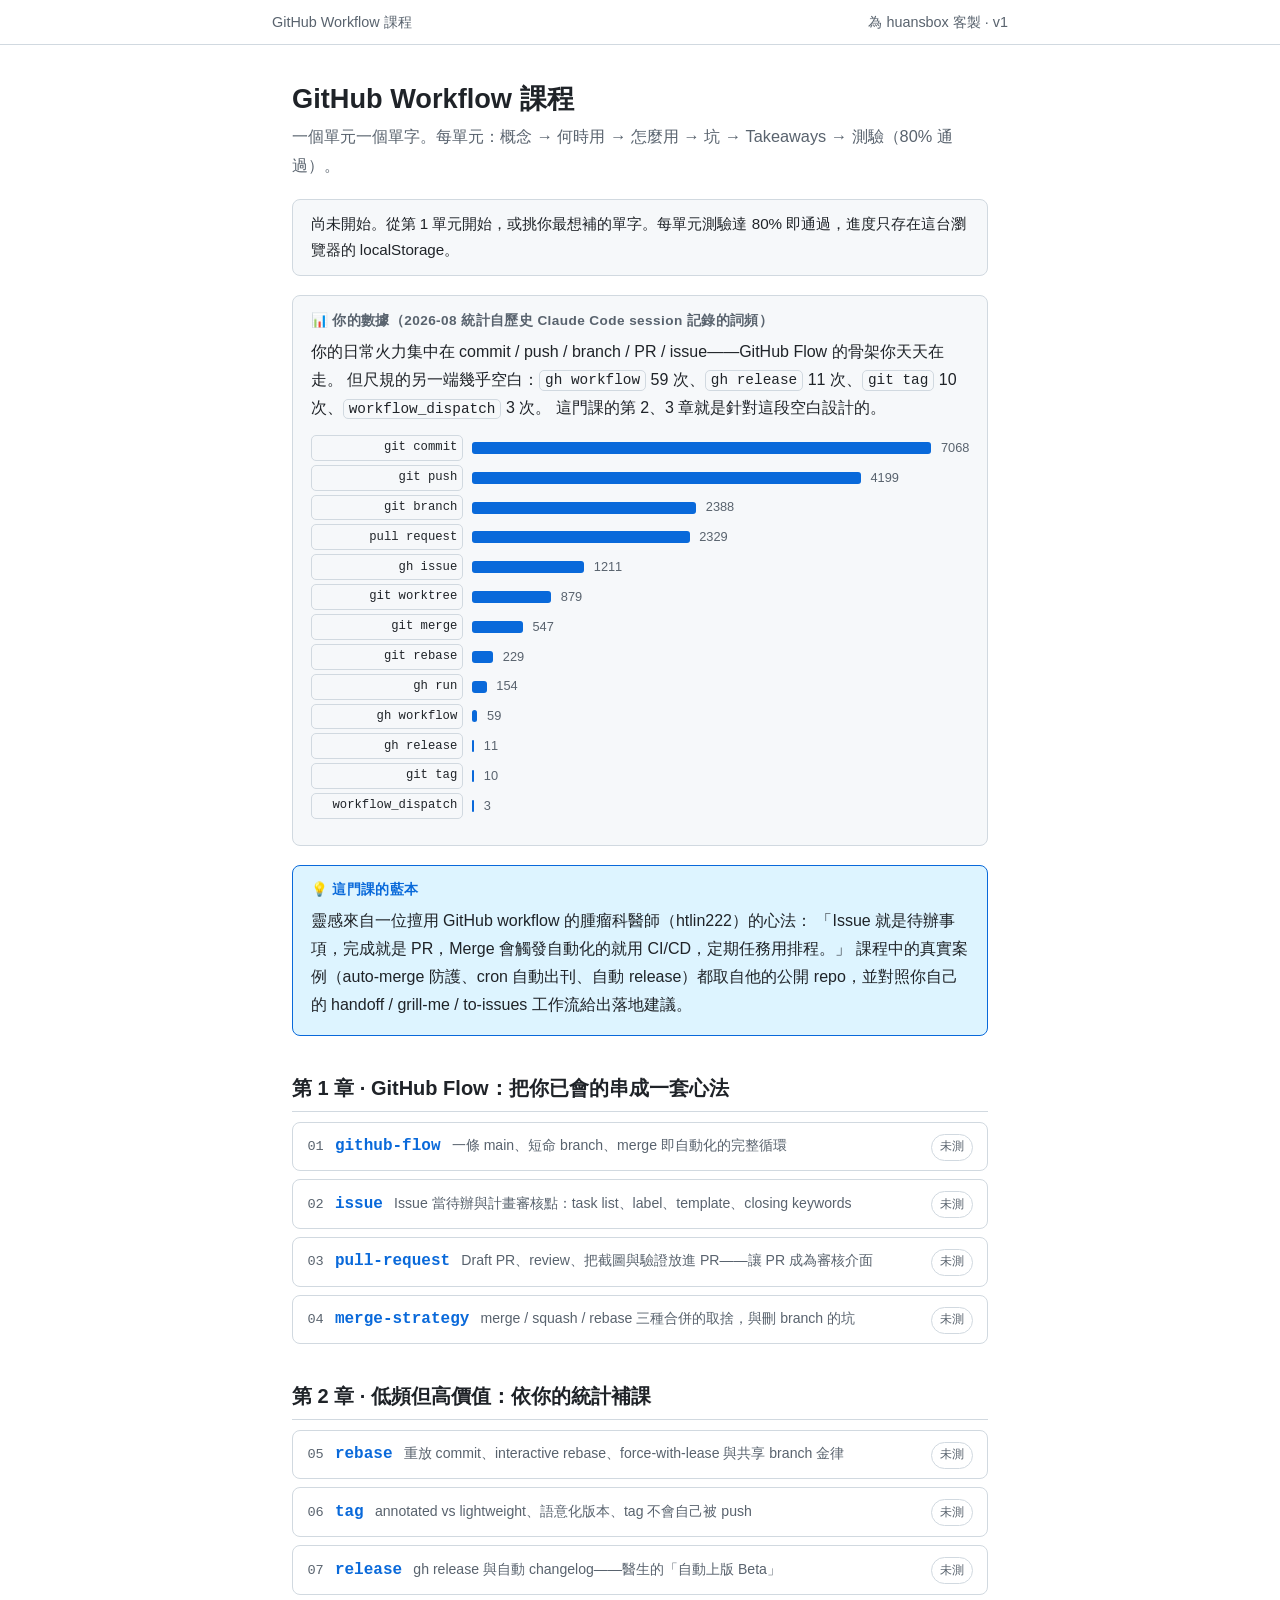
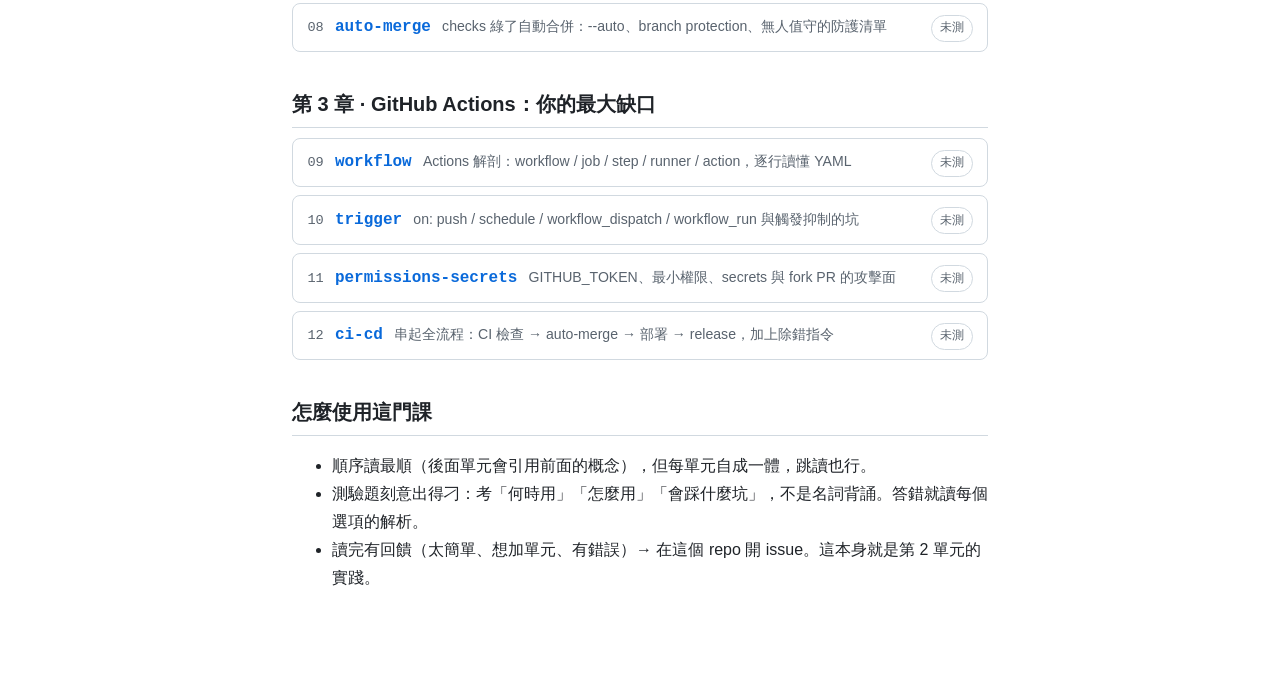
==== index.html @ 481c95c1 "feat: v1 course site — 12 units, quizzes, personalized stats 3 chapters x 4 units (GitHub Flow / low" ====
<!doctype html>
<html lang="zh-Hant">
<head>
<meta charset="utf-8">
<meta name="viewport" content="width=device-width, initial-scale=1">
<title>GitHub Workflow 課程</title>
<link rel="icon" type="image/svg+xml" href="assets/favicon.svg">
<link rel="stylesheet" href="assets/style.css">
</head>
<body>
<header class="site-header">
  <nav><span>GitHub Workflow 課程</span><span>為 huansbox 客製 · v1</span></nav>
</header>
<main>
<h1>GitHub Workflow 課程</h1>
<p class="unit-tagline">一個單元一個單字。每單元：概念 → 何時用 → 怎麼用 → 坑 → Takeaways → 測驗（80% 通過）。</p>

<div class="progress-summary" id="progress-summary"></div>

<section class="stat">
  <span class="stat-title">📊 你的數據（2026-08 統計自歷史 Claude Code session 記錄的詞頻）</span>
  <p style="margin:.3rem 0 .6rem">你的日常火力集中在 commit / push / branch / PR / issue——GitHub Flow 的骨架你天天在走。
  但尺規的另一端幾乎空白：<code>gh workflow</code> 59 次、<code>gh release</code> 11 次、<code>git tag</code> 10 次、<code>workflow_dispatch</code> 3 次。
  這門課的第 2、3 章就是針對這段空白設計的。</p>
  <div class="freq">
    <div class="freq-row"><code>git commit</code><div class="freq-bar" style="width:100%"></div><span class="n">7068</span></div>
    <div class="freq-row"><code>git push</code><div class="freq-bar" style="width:59%"></div><span class="n">4199</span></div>
    <div class="freq-row"><code>git branch</code><div class="freq-bar" style="width:34%"></div><span class="n">2388</span></div>
    <div class="freq-row"><code>pull request</code><div class="freq-bar" style="width:33%"></div><span class="n">2329</span></div>
    <div class="freq-row"><code>gh issue</code><div class="freq-bar" style="width:17%"></div><span class="n">1211</span></div>
    <div class="freq-row"><code>git worktree</code><div class="freq-bar" style="width:12%"></div><span class="n">879</span></div>
    <div class="freq-row"><code>git merge</code><div class="freq-bar" style="width:7.7%"></div><span class="n">547</span></div>
    <div class="freq-row"><code>git rebase</code><div class="freq-bar" style="width:3.2%"></div><span class="n">229</span></div>
    <div class="freq-row"><code>gh run</code><div class="freq-bar" style="width:2.2%"></div><span class="n">154</span></div>
    <div class="freq-row"><code>gh workflow</code><div class="freq-bar" style="width:0.8%"></div><span class="n">59</span></div>
    <div class="freq-row"><code>gh release</code><div class="freq-bar" style="width:0.16%"></div><span class="n">11</span></div>
    <div class="freq-row"><code>git tag</code><div class="freq-bar" style="width:0.14%"></div><span class="n">10</span></div>
    <div class="freq-row"><code>workflow_dispatch</code><div class="freq-bar" style="width:0.04%"></div><span class="n">3</span></div>
  </div>
</section>

<section class="tip">
  <span class="tip-title">💡 這門課的藍本</span>
  <p style="margin:.2rem 0">靈感來自一位擅用 GitHub workflow 的腫瘤科醫師（htlin222）的心法：
  「Issue 就是待辦事項，完成就是 PR，Merge 會觸發自動化的就用 CI/CD，定期任務用排程。」
  課程中的真實案例（auto-merge 防護、cron 自動出刊、自動 release）都取自他的公開 repo，並對照你自己的
  handoff / grill-me / to-issues 工作流給出落地建議。</p>
</section>

<section class="chapter">
  <h2>第 1 章 · GitHub Flow：把你已會的串成一套心法</h2>
  <ol class="unit-list">
    <li data-unit="01-github-flow"><a href="units/01-github-flow.html"><span class="unit-num">01</span><span class="unit-word">github-flow</span><span class="unit-desc">一條 main、短命 branch、merge 即自動化的完整循環</span></a></li>
    <li data-unit="02-issue"><a href="units/02-issue.html"><span class="unit-num">02</span><span class="unit-word">issue</span><span class="unit-desc">Issue 當待辦與計畫審核點：task list、label、template、closing keywords</span></a></li>
    <li data-unit="03-pull-request"><a href="units/03-pull-request.html"><span class="unit-num">03</span><span class="unit-word">pull-request</span><span class="unit-desc">Draft PR、review、把截圖與驗證放進 PR——讓 PR 成為審核介面</span></a></li>
    <li data-unit="04-merge-strategy"><a href="units/04-merge-strategy.html"><span class="unit-num">04</span><span class="unit-word">merge-strategy</span><span class="unit-desc">merge / squash / rebase 三種合併的取捨，與刪 branch 的坑</span></a></li>
  </ol>
</section>

<section class="chapter">
  <h2>第 2 章 · 低頻但高價值：依你的統計補課</h2>
  <ol class="unit-list">
    <li data-unit="05-rebase"><a href="units/05-rebase.html"><span class="unit-num">05</span><span class="unit-word">rebase</span><span class="unit-desc">重放 commit、interactive rebase、force-with-lease 與共享 branch 金律</span></a></li>
    <li data-unit="06-tag"><a href="units/06-tag.html"><span class="unit-num">06</span><span class="unit-word">tag</span><span class="unit-desc">annotated vs lightweight、語意化版本、tag 不會自己被 push</span></a></li>
    <li data-unit="07-release"><a href="units/07-release.html"><span class="unit-num">07</span><span class="unit-word">release</span><span class="unit-desc">gh release 與自動 changelog——醫生的「自動上版 Beta」</span></a></li>
    <li data-unit="08-auto-merge"><a href="units/08-auto-merge.html"><span class="unit-num">08</span><span class="unit-word">auto-merge</span><span class="unit-desc">checks 綠了自動合併：--auto、branch protection、無人值守的防護清單</span></a></li>
  </ol>
</section>

<section class="chapter">
  <h2>第 3 章 · GitHub Actions：你的最大缺口</h2>
  <ol class="unit-list">
    <li data-unit="09-workflow"><a href="units/09-workflow.html"><span class="unit-num">09</span><span class="unit-word">workflow</span><span class="unit-desc">Actions 解剖：workflow / job / step / runner / action，逐行讀懂 YAML</span></a></li>
    <li data-unit="10-trigger"><a href="units/10-trigger.html"><span class="unit-num">10</span><span class="unit-word">trigger</span><span class="unit-desc">on: push / schedule / workflow_dispatch / workflow_run 與觸發抑制的坑</span></a></li>
    <li data-unit="11-permissions-secrets"><a href="units/11-permissions-secrets.html"><span class="unit-num">11</span><span class="unit-word">permissions-secrets</span><span class="unit-desc">GITHUB_TOKEN、最小權限、secrets 與 fork PR 的攻擊面</span></a></li>
    <li data-unit="12-ci-cd"><a href="units/12-ci-cd.html"><span class="unit-num">12</span><span class="unit-word">ci-cd</span><span class="unit-desc">串起全流程：CI 檢查 → auto-merge → 部署 → release，加上除錯指令</span></a></li>
  </ol>
</section>

<section>
  <h2>怎麼使用這門課</h2>
  <ul>
    <li>順序讀最順（後面單元會引用前面的概念），但每單元自成一體，跳讀也行。</li>
    <li>測驗題刻意出得刁：考「何時用」「怎麼用」「會踩什麼坑」，不是名詞背誦。答錯就讀每個選項的解析。</li>
    <li>讀完有回饋（太簡單、想加單元、有錯誤）→ 在這個 repo 開 issue。這本身就是第 2 單元的實踐。</li>
  </ul>
</section>
</main>
<script src="assets/site.js"></script>
</body>
</html>
---- assets/style.css ----
/* GitHub Workflow 課程 — 零依賴樣式表 */

:root {
  --bg: #ffffff;
  --fg: #1f2328;
  --muted: #59636e;
  --border: #d1d9e0;
  --accent: #0969da;
  --accent-bg: #ddf4ff;
  --ok: #1a7f37;
  --ok-bg: #dafbe1;
  --warn: #9a6700;
  --warn-bg: #fff8c5;
  --bad: #d1242f;
  --bad-bg: #ffebe9;
  --code-bg: #f6f8fa;
  --stat-bg: #f6f8fa;
}

@media (prefers-color-scheme: dark) {
  :root {
    --bg: #0d1117;
    --fg: #f0f6fc;
    --muted: #9198a1;
    --border: #3d444d;
    --accent: #4493f8;
    --accent-bg: #121d2f;
    --ok: #3fb950;
    --ok-bg: #12261e;
    --warn: #d29922;
    --warn-bg: #272115;
    --bad: #f85149;
    --bad-bg: #25171c;
    --code-bg: #151b23;
    --stat-bg: #151b23;
  }
}

* { box-sizing: border-box; }

body {
  margin: 0;
  background: var(--bg);
  color: var(--fg);
  font-family: -apple-system, "Segoe UI", "Noto Sans TC", "Microsoft JhengHei", Roboto, sans-serif;
  line-height: 1.75;
  font-size: 16px;
}

main {
  max-width: 46rem;
  margin: 0 auto;
  padding: 1rem 1.25rem 4rem;
}

h1 { font-size: 1.7rem; line-height: 1.3; margin: 1.2rem 0 .4rem; }
h2 { font-size: 1.25rem; margin: 2.2rem 0 .6rem; padding-bottom: .3rem; border-bottom: 1px solid var(--border); }
h3 { font-size: 1.05rem; margin: 1.6rem 0 .4rem; }

a { color: var(--accent); text-decoration: none; }
a:hover { text-decoration: underline; }

code {
  font-family: ui-monospace, "Cascadia Code", Consolas, monospace;
  font-size: .9em;
  background: var(--code-bg);
  border: 1px solid var(--border);
  border-radius: 5px;
  padding: .1em .35em;
}

pre {
  background: var(--code-bg);
  border: 1px solid var(--border);
  border-radius: 8px;
  padding: .9rem 1rem;
  overflow-x: auto;
  line-height: 1.55;
}
pre code { background: none; border: none; padding: 0; font-size: .85rem; }

table { border-collapse: collapse; width: 100%; margin: 1rem 0; font-size: .92rem; }
th, td { border: 1px solid var(--border); padding: .45rem .7rem; text-align: left; vertical-align: top; }
th { background: var(--code-bg); }

.site-header {
  border-bottom: 1px solid var(--border);
  padding: .6rem 1.25rem;
  display: flex;
  justify-content: center;
}
.site-header nav {
  max-width: 46rem;
  width: 100%;
  display: flex;
  justify-content: space-between;
  align-items: center;
  font-size: .9rem;
  color: var(--muted);
}

.unit-tagline { color: var(--muted); margin-top: 0; font-size: 1.02rem; }

/* callout 區塊 */
.stat, .tip, .warn, .takeaways {
  border: 1px solid var(--border);
  border-radius: 8px;
  padding: .8rem 1.1rem;
  margin: 1.2rem 0;
}
.stat { background: var(--stat-bg); }
.stat .stat-title, .tip .tip-title, .warn .warn-title {
  font-weight: 700;
  font-size: .85rem;
  letter-spacing: .03em;
  display: block;
  margin-bottom: .3rem;
}
.stat .stat-title { color: var(--muted); }
.tip { background: var(--accent-bg); border-color: var(--accent); }
.tip .tip-title { color: var(--accent); }
.warn { background: var(--warn-bg); border-color: var(--warn); }
.warn .warn-title { color: var(--warn); }
.takeaways { background: var(--ok-bg); border-color: var(--ok); }
.takeaways h2 { border: none; margin: 0 0 .4rem; padding: 0; font-size: 1.1rem; color: var(--ok); }
.takeaways ul { margin: 0; padding-left: 1.3rem; }
.takeaways li { margin: .35rem 0; }

/* 首頁課程列表 */
.chapter { margin: 1.6rem 0; }
.unit-list { list-style: none; padding: 0; margin: .5rem 0; }
.unit-list li {
  border: 1px solid var(--border);
  border-radius: 8px;
  margin: .5rem 0;
  transition: border-color .15s;
}
.unit-list li:hover { border-color: var(--accent); }
.unit-list a {
  display: flex;
  align-items: baseline;
  gap: .7rem;
  padding: .6rem .9rem;
  color: var(--fg);
}
.unit-list a:hover { text-decoration: none; }
.unit-num { color: var(--muted); font-size: .85rem; font-family: ui-monospace, Consolas, monospace; }
.unit-word { font-family: ui-monospace, Consolas, monospace; font-weight: 700; color: var(--accent); }
.unit-desc { color: var(--muted); font-size: .88rem; flex: 1; }
.unit-badge {
  font-size: .78rem;
  white-space: nowrap;
  padding: .1rem .5rem;
  border-radius: 999px;
  border: 1px solid var(--border);
  color: var(--muted);
}
.unit-badge.pass { background: var(--ok-bg); border-color: var(--ok); color: var(--ok); }
.unit-badge.tried { background: var(--warn-bg); border-color: var(--warn); color: var(--warn); }

.progress-summary {
  border: 1px solid var(--border);
  border-radius: 8px;
  padding: .7rem 1.1rem;
  margin: 1.2rem 0;
  background: var(--stat-bg);
  font-size: .95rem;
}

/* 使用統計長條 */
.freq { margin: .8rem 0; }
.freq-row { display: flex; align-items: center; gap: .6rem; margin: .25rem 0; font-size: .85rem; }
.freq-row code { min-width: 9.5rem; text-align: right; }
.freq-bar { height: .75rem; background: var(--accent); border-radius: 3px; min-width: 2px; }
.freq-row .n { color: var(--muted); font-size: .8rem; }

/* 測驗 */
.quiz-q {
  border: 1px solid var(--border);
  border-radius: 8px;
  margin: 1rem 0;
  padding: .7rem 1rem .9rem;
}
.quiz-q legend { font-weight: 700; padding: 0 .4rem; line-height: 1.5; }
.quiz-opt {
  display: block;
  border: 1px solid var(--border);
  border-radius: 6px;
  padding: .45rem .7rem;
  margin: .45rem 0;
  cursor: pointer;
}
.quiz-opt:hover { border-color: var(--accent); }
.quiz-opt input { margin-right: .55rem; }
.quiz-why {
  font-size: .86rem;
  color: var(--muted);
  border-top: 1px dashed var(--border);
  margin-top: .4rem;
  padding-top: .35rem;
}
.graded .quiz-opt { cursor: default; }
.graded .quiz-opt.is-correct { border-color: var(--ok); background: var(--ok-bg); }
.graded .quiz-opt.is-wrong-pick { border-color: var(--bad); background: var(--bad-bg); }
.quiz-q .q-verdict { font-size: .9rem; font-weight: 700; margin-top: .3rem; }
.quiz-q .q-verdict.ok { color: var(--ok); }
.quiz-q .q-verdict.bad { color: var(--bad); }

.quiz-actions { margin: 1.2rem 0; display: flex; gap: .8rem; align-items: center; flex-wrap: wrap; }
.quiz-actions button {
  font: inherit;
  font-weight: 700;
  color: #fff;
  background: var(--accent);
  border: none;
  border-radius: 6px;
  padding: .5rem 1.2rem;
  cursor: pointer;
}
.quiz-actions button.secondary { background: var(--muted); }
.quiz-result { font-size: 1.05rem; font-weight: 700; }
.quiz-result.pass { color: var(--ok); }
.quiz-result.fail { color: var(--bad); }
.quiz-best { font-size: .85rem; color: var(--muted); }

.unit-nav {
  border-top: 1px solid var(--border);
  padding: 1rem 1.25rem 2.5rem;
  display: flex;
  justify-content: center;
}
.unit-nav .inner {
  max-width: 46rem;
  width: 100%;
  display: flex;
  justify-content: space-between;
  gap: 1rem;
  font-size: .95rem;
}
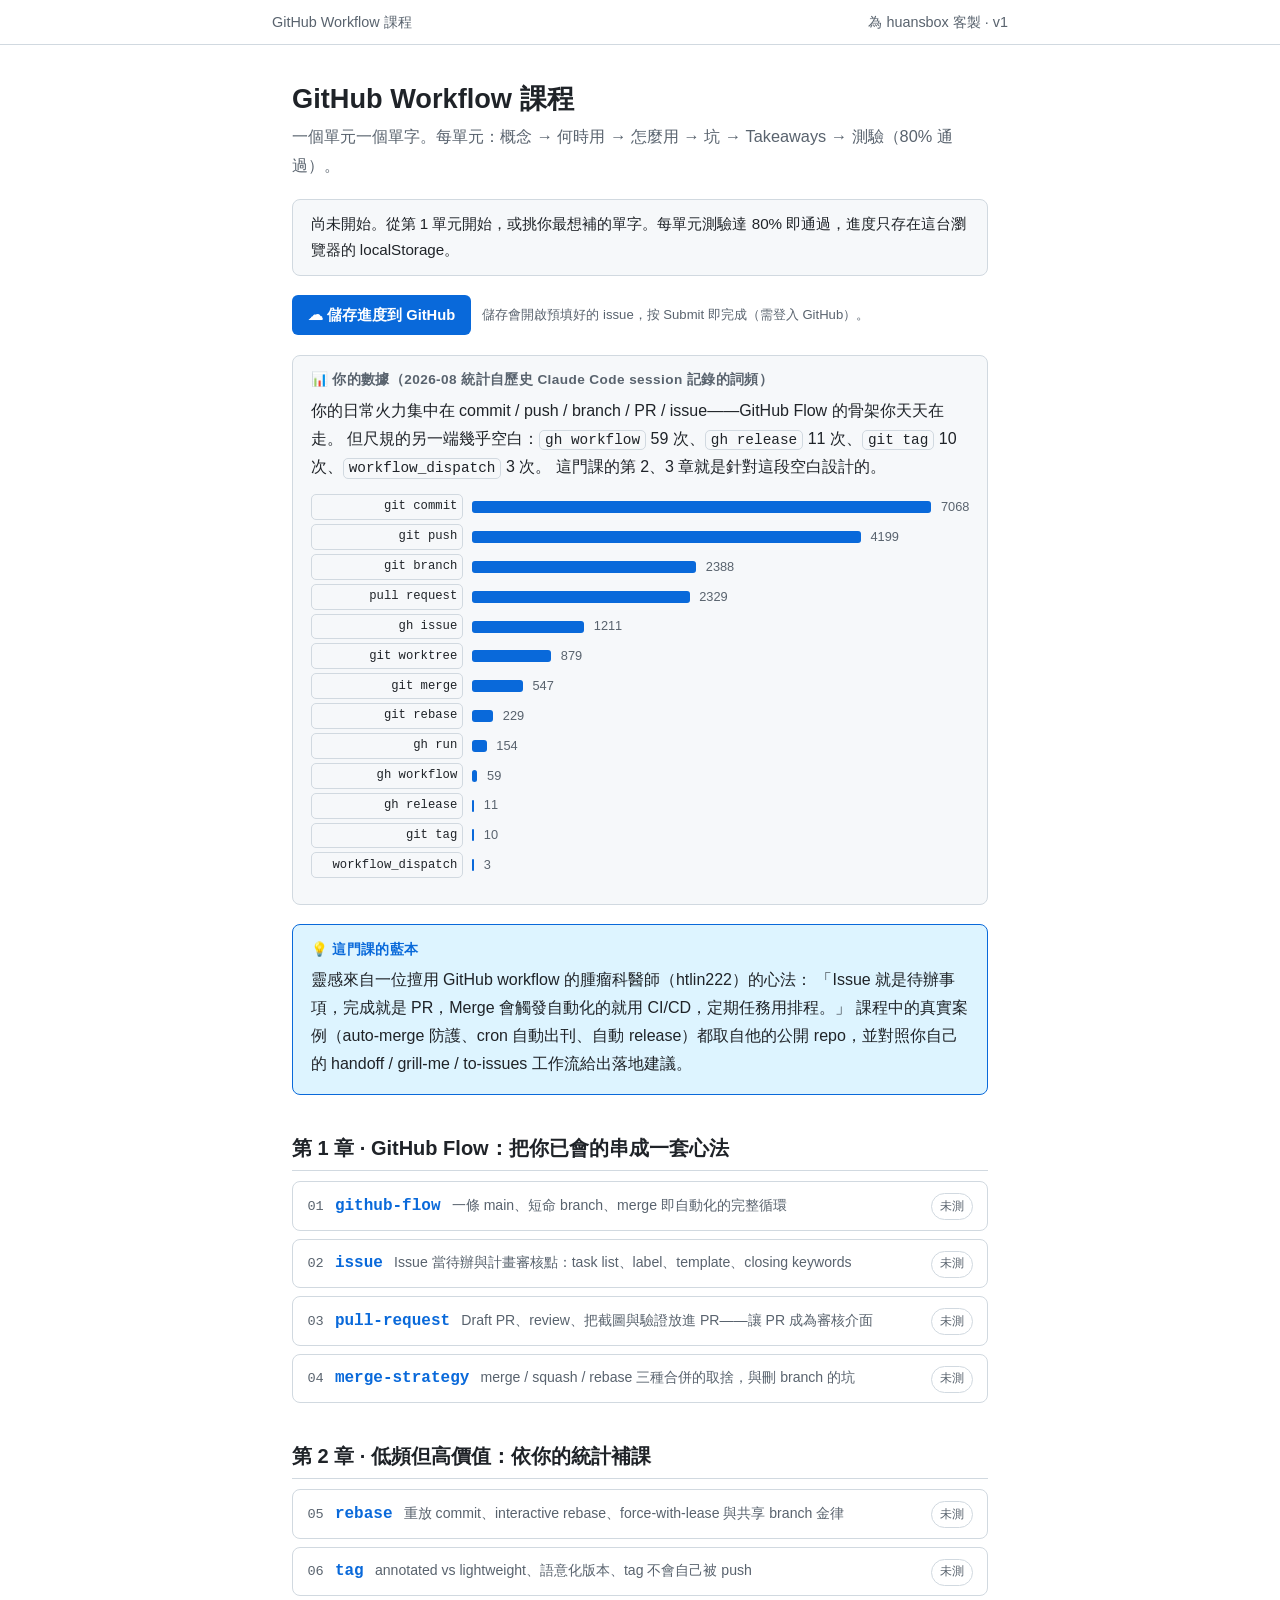
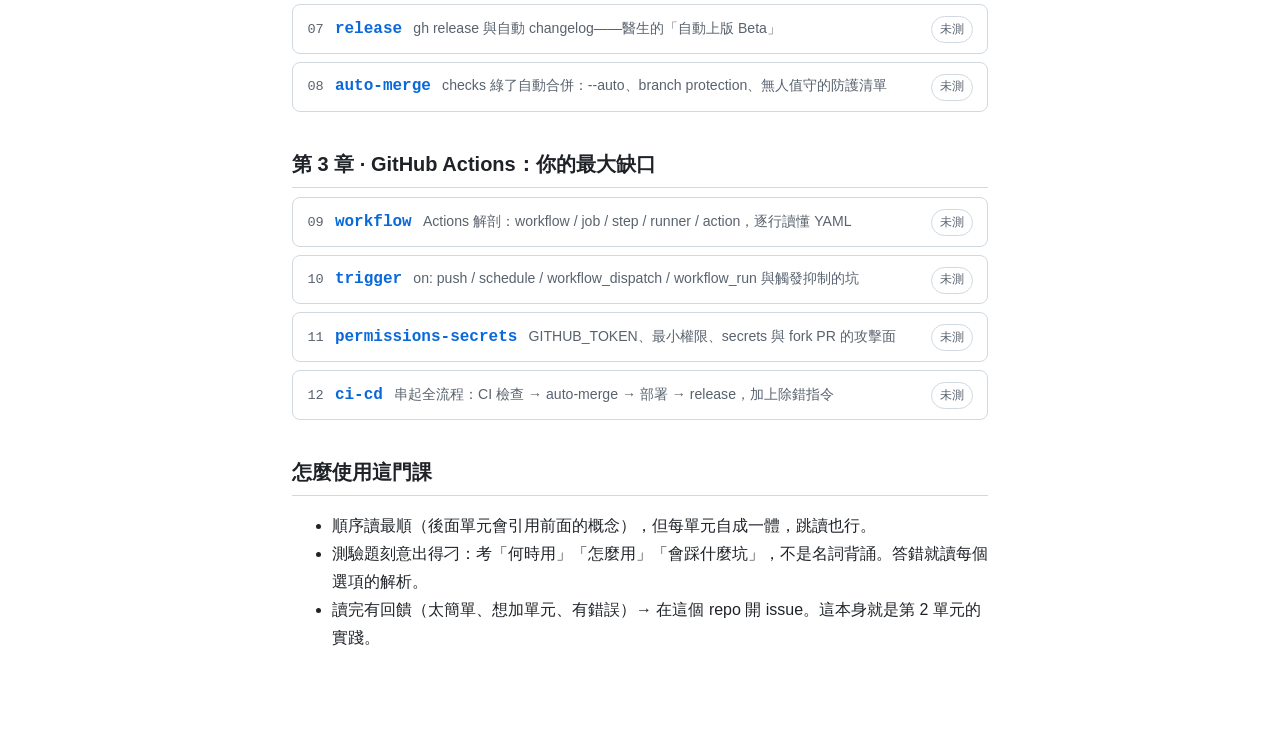
==== commit 918dc8ca: "feat: cross-device progress sync via issue-ops Save button opens a prefilled issue (label: progress)" ====
--- a/index.html
+++ b/index.html
@@ -16,6 +16,7 @@
 <p class="unit-tagline">一個單元一個單字。每單元：概念 → 何時用 → 怎麼用 → 坑 → Takeaways → 測驗（80% 通過）。</p>
 
 <div class="progress-summary" id="progress-summary"></div>
+<div class="sync" id="sync"></div>
 
 <section class="stat">
   <span class="stat-title">📊 你的數據（2026-08 統計自歷史 Claude Code session 記錄的詞頻）</span>
@@ -87,5 +88,6 @@
 </section>
 </main>
 <script src="assets/site.js"></script>
+<script src="assets/progress-sync.js"></script>
 </body>
 </html>
--- a/assets/style.css
+++ b/assets/style.css
@@ -167,6 +167,25 @@
   font-size: .95rem;
 }
 
+/* 進度同步列 */
+.sync { display: flex; gap: .7rem; align-items: center; flex-wrap: wrap; margin: .8rem 0 1.2rem; }
+.btn {
+  font: inherit;
+  font-size: .92rem;
+  font-weight: 700;
+  color: #fff;
+  background: var(--accent);
+  border: none;
+  border-radius: 6px;
+  padding: .45rem 1rem;
+  cursor: pointer;
+  text-decoration: none;
+  display: inline-block;
+}
+.btn:hover { text-decoration: none; opacity: .92; }
+.btn.secondary { background: var(--ok); }
+.sync-note { font-size: .82rem; color: var(--muted); }
+
 /* 使用統計長條 */
 .freq { margin: .8rem 0; }
 .freq-row { display: flex; align-items: center; gap: .6rem; margin: .25rem 0; font-size: .85rem; }
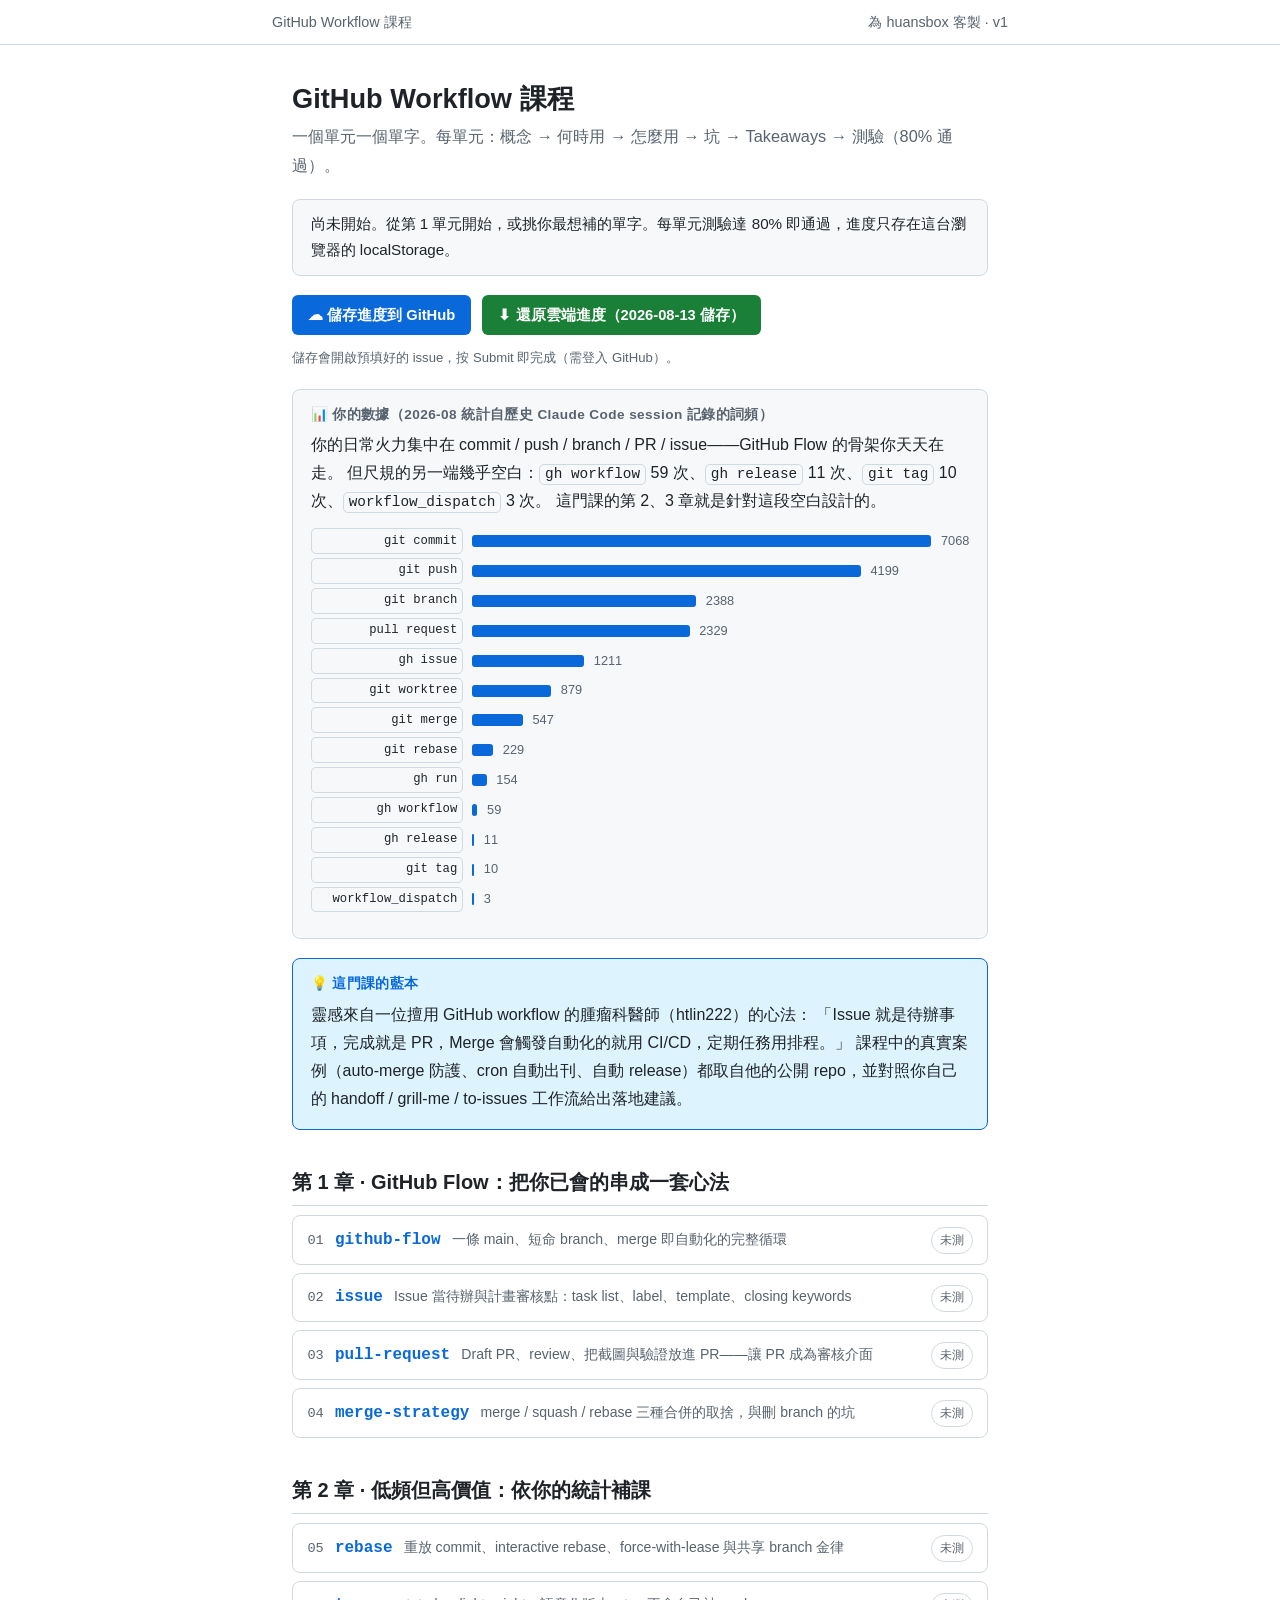
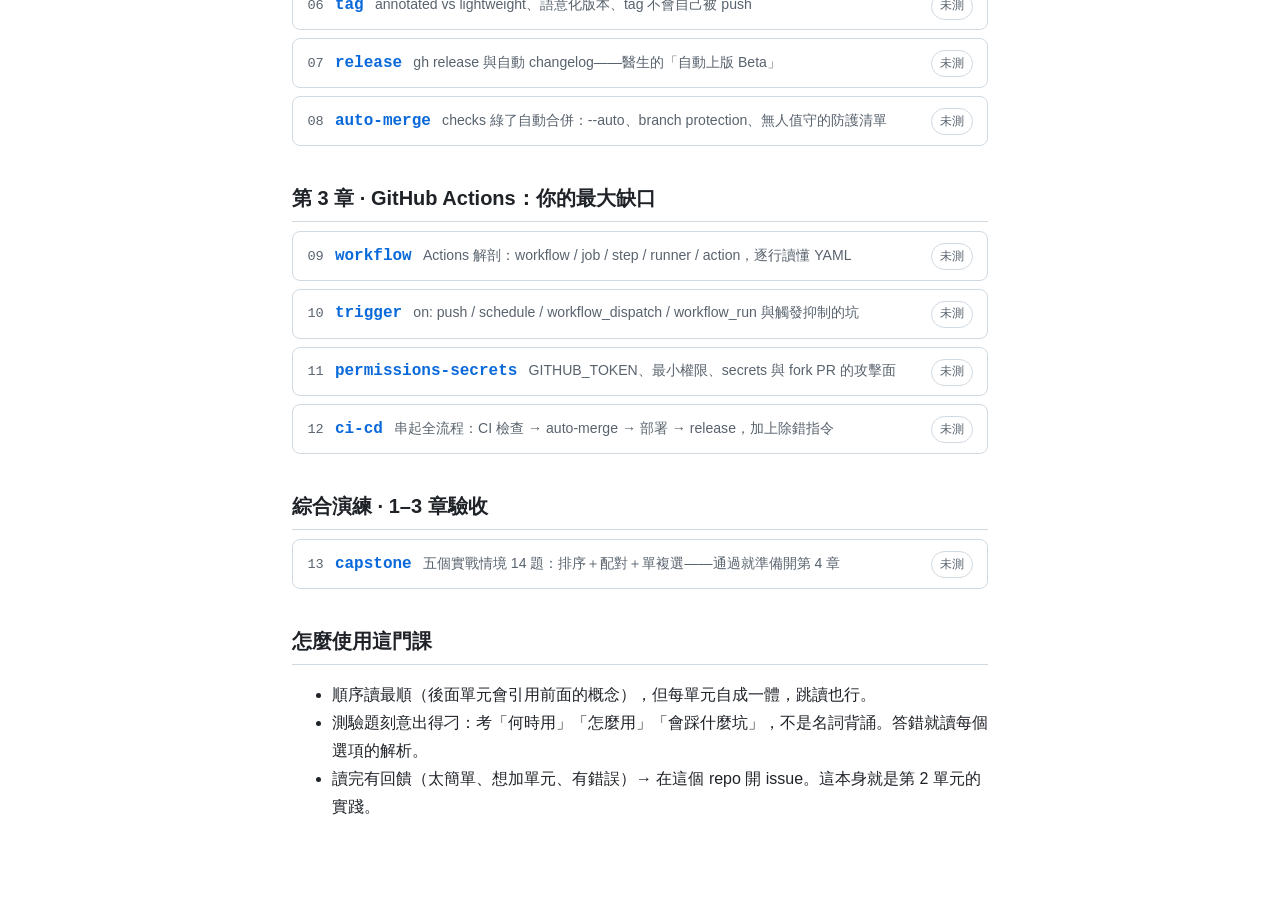
==== commit 6344d193: "feat: capstone assessment for chapters 1-3 with order and match question types Unit 13 'capstone': f" ====
--- a/index.html
+++ b/index.html
@@ -78,6 +78,13 @@
   </ol>
 </section>
 
+<section class="chapter">
+  <h2>綜合演練 · 1–3 章驗收</h2>
+  <ol class="unit-list">
+    <li data-unit="13-capstone"><a href="units/13-capstone.html"><span class="unit-num">13</span><span class="unit-word">capstone</span><span class="unit-desc">五個實戰情境 14 題：排序＋配對＋單複選——通過就準備開第 4 章</span></a></li>
+  </ol>
+</section>
+
 <section>
   <h2>怎麼使用這門課</h2>
   <ul>
--- a/assets/style.css
+++ b/assets/style.css
@@ -219,8 +219,76 @@
   padding-top: .35rem;
 }
 .graded .quiz-opt { cursor: default; }
-.graded .quiz-opt.is-correct { border-color: var(--ok); background: var(--ok-bg); }
-.graded .quiz-opt.is-wrong-pick { border-color: var(--bad); background: var(--bad-bg); }
+.graded .quiz-opt.is-correct,
+.graded .order-item.is-correct,
+.graded .match-row.is-correct { border-color: var(--ok); background: var(--ok-bg); }
+.graded .quiz-opt.is-wrong-pick,
+.graded .order-item.is-wrong-pick,
+.graded .match-row.is-wrong-pick { border-color: var(--bad); background: var(--bad-bg); }
+
+/* 情境框 */
+.scenario {
+  border: 1px solid var(--accent);
+  background: var(--accent-bg);
+  border-radius: 8px;
+  padding: .8rem 1.1rem;
+  margin: 1.6rem 0 .6rem;
+}
+.scenario-title {
+  display: block;
+  font-weight: 700;
+  font-size: .85rem;
+  color: var(--accent);
+  margin-bottom: .25rem;
+}
+
+/* 排序題 */
+.order-item {
+  display: flex;
+  align-items: flex-start;
+  gap: .6rem;
+  border: 1px solid var(--border);
+  border-radius: 6px;
+  padding: .45rem .7rem;
+  margin: .45rem 0;
+  cursor: pointer;
+  user-select: none;
+  flex-wrap: wrap;
+}
+.order-item:hover { border-color: var(--accent); }
+.order-item.picked { border-color: var(--accent); background: var(--accent-bg); }
+.order-num {
+  min-width: 4.5rem;
+  font-family: ui-monospace, Consolas, monospace;
+  font-size: .82rem;
+  font-weight: 700;
+  color: var(--accent);
+  flex-shrink: 0;
+  padding-top: .1rem;
+}
+.order-text { flex: 1; min-width: 12rem; }
+.order-item .quiz-why { flex-basis: 100%; }
+.graded .order-item { cursor: default; }
+
+/* 配對題 */
+.match-row {
+  border: 1px solid var(--border);
+  border-radius: 6px;
+  padding: .55rem .7rem;
+  margin: .45rem 0;
+}
+.match-left { font-weight: 600; margin-bottom: .35rem; }
+.match-select {
+  font: inherit;
+  font-size: .92rem;
+  width: 100%;
+  max-width: 100%;
+  padding: .4rem .5rem;
+  border: 1px solid var(--border);
+  border-radius: 6px;
+  background: var(--bg);
+  color: var(--fg);
+}
 .quiz-q .q-verdict { font-size: .9rem; font-weight: 700; margin-top: .3rem; }
 .quiz-q .q-verdict.ok { color: var(--ok); }
 .quiz-q .q-verdict.bad { color: var(--bad); }
